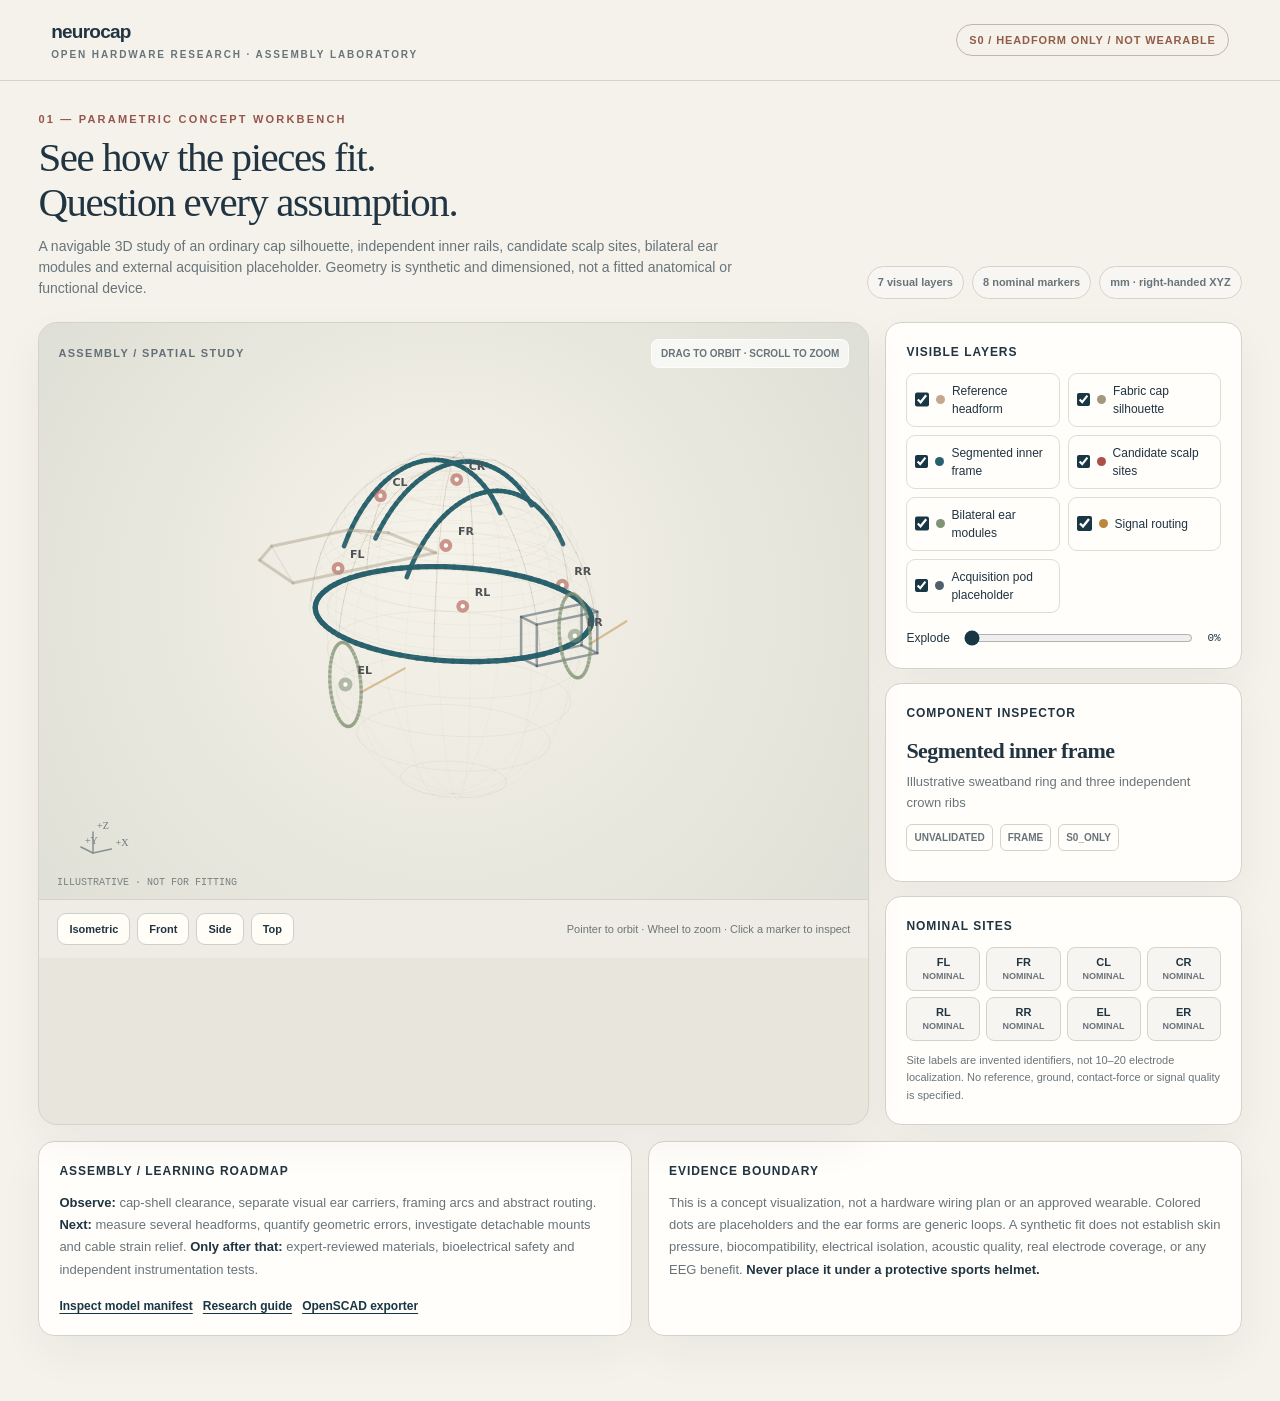
==== cad/neurocap/index.html @ 63472033 "feat(ui): offline-dependency-free interactive 3D NeuroCap assembly inspector" ====
<!doctype html>
<html lang="en">
<head>
<meta charset="utf-8">
<meta name="viewport" content="width=device-width,initial-scale=1">
<title>NeuroCap | Assembly Laboratory</title>
<style>
:root{--paper:#f5f2eb;--ink:#203441;--muted:#68747a;--line:#d7d2c8;--white:#fffefb;--navy:#193644;--maroon:#96564c;--tan:#bca88a;--shadow:0 18px 44px #1c30400d}
*{box-sizing:border-box}body{margin:0;background:var(--paper);color:var(--ink);font-family:Inter,ui-sans-serif,-apple-system,BlinkMacSystemFont,"Segoe UI",sans-serif;line-height:1.5}button,input{font:inherit}
header{display:flex;align-items:center;justify-content:space-between;border-bottom:1px solid var(--line);padding:18px clamp(18px,4vw,64px);gap:20px;flex-wrap:wrap}
.brand{font-weight:760;letter-spacing:-.04em;font-size:19px}.brand small{font-size:10px;letter-spacing:.19em;text-transform:uppercase;display:block;font-weight:550;color:var(--muted)}
.status{font-size:11px;letter-spacing:.08em;font-weight:720;border:1px solid #c4b5aa;border-radius:99px;padding:7px 12px;color:#935c47}
main{max-width:1510px;margin:auto;padding:30px clamp(16px,3vw,48px) 65px}
.intro{display:flex;justify-content:space-between;gap:30px;align-items:flex-end;margin-bottom:23px}.eyebrow{font-size:11px;font-weight:770;letter-spacing:.2em;color:var(--maroon);text-transform:uppercase;margin:0 0 8px}
h1{font-family:Georgia,"Times New Roman",serif;font-size:clamp(29px,3.2vw,49px);line-height:1.11;letter-spacing:-.035em;font-weight:500;margin:0 0 10px}p{margin:0}.intro p:not(.eyebrow){color:var(--muted);max-width:730px;font-size:14px}
.labels{display:flex;gap:8px;flex-wrap:wrap}.chip{border:1px solid var(--line);padding:7px 10px;border-radius:99px;font-size:11px;font-weight:650;color:var(--muted);white-space:nowrap;background:#ffffff50}
.layout{display:grid;grid-template-columns:minmax(0,1.68fr) minmax(280px,.72fr);gap:16px}.stage{background:#e7e5dc;border:1px solid var(--line);border-radius:19px;overflow:hidden;position:relative;box-shadow:var(--shadow)}
.stagebar{position:absolute;z-index:2;left:19px;top:16px;right:19px;display:flex;justify-content:space-between;align-items:center;gap:12px;pointer-events:none}.stagebar span{font-size:11px;letter-spacing:.12em;font-weight:800;color:#647078;text-transform:uppercase}.stagebar strong{font-size:10px;background:#ffffffae;border:1px solid #ffffffba;border-radius:8px;padding:6px 9px;font-weight:700;color:#68747a}
canvas{display:block;width:100%;height:min(64vh,610px);min-height:385px;touch-action:none;cursor:grab}canvas:active{cursor:grabbing}
.footbar{border-top:1px solid #d5d4cb;display:flex;align-items:center;justify-content:space-between;gap:10px;flex-wrap:wrap;padding:13px 18px;background:#f4f2eb7d}
.buttons{display:flex;gap:7px;flex-wrap:wrap}button{border:1px solid #cbd0ca;border-radius:9px;padding:7px 11px;background:#fffdf6;color:var(--ink);font-size:11px;font-weight:700;cursor:pointer}button:hover,button:focus-visible{border-color:var(--navy);background:#fff}
.helper{font-size:11px;color:#6d7775}.panel{display:flex;flex-direction:column;gap:14px}
section.card{padding:20px;background:var(--white);border-radius:16px;border:1px solid var(--line);box-shadow:var(--shadow)}
h2{margin:0 0 12px;font-size:12px;letter-spacing:.08em;text-transform:uppercase;font-weight:820}h3{font-size:22px;font-weight:600;letter-spacing:-.025em;margin:0 0 5px;font-family:Georgia,serif}.desc{font-size:13px;line-height:1.6;color:var(--muted)}.partlist{display:grid;grid-template-columns:1fr 1fr;gap:8px}
.part{display:flex;align-items:center;gap:7px;font-size:12px;color:var(--ink);border:1px solid #e0ddd5;border-radius:9px;padding:8px;cursor:pointer}
.part input{accent-color:var(--navy);width:15px;height:15px;margin:0}.dot{width:9px;height:9px;border-radius:50%;display:inline-block;flex:0 0 auto}
.component-meta{display:flex;gap:7px;flex-wrap:wrap;margin:10px 0}.micro{font-size:10px;border:1px solid var(--line);padding:5px 7px;border-radius:6px;color:var(--muted);font-weight:680}
.slider{display:flex;gap:12px;align-items:center;margin-top:15px;font-size:12px}.slider input{width:100%;accent-color:var(--navy)}
.sites{display:grid;grid-template-columns:repeat(4,minmax(0,1fr));gap:6px}.site{border:1px solid var(--line);border-radius:8px;padding:6px;text-align:center;font-size:11px;font-weight:730;background:#f7f5f1}.site small{display:block;font-size:9px;color:var(--muted);font-weight:550}
.lower{display:grid;grid-template-columns:1fr 1fr;gap:16px;margin-top:16px}.lower .card{min-height:175px}.notes{font-size:13px;color:var(--muted);line-height:1.7}.notes strong{color:var(--ink)}.links{display:flex;gap:10px;flex-wrap:wrap;margin-top:16px}.links a{color:var(--navy);text-underline-offset:3px;font-size:12px;font-weight:700}
.error{color:#9e3636;background:#fff1ea;padding:12px;border-radius:10px;font-size:12px;display:none;margin:10px}.mono{font-family:ui-monospace,SFMono-Regular,Consolas,monospace;font-size:11px}
@media(max-width:900px){.layout{grid-template-columns:1fr}.panel{display:grid;grid-template-columns:1fr 1fr}.intro{flex-direction:column;align-items:flex-start}.lower{grid-template-columns:1fr}}
@media(max-width:620px){header{padding:14px 17px}main{padding:25px 12px 45px}.panel{grid-template-columns:1fr}.partlist{grid-template-columns:1fr 1fr}canvas{height:440px;min-height:340px}.sites{grid-template-columns:repeat(4,1fr)}}
</style>
</head>
<body>
<header><div class="brand">neurocap <small>Open hardware research · Assembly laboratory</small></div><span class="status">S0 / HEADFORM ONLY / NOT WEARABLE</span></header>
<main>
<div class="intro">
  <div><p class="eyebrow">01 — Parametric concept workbench</p><h1>See how the pieces fit.<br>Question every assumption.</h1>
  <p>A navigable 3D study of an ordinary cap silhouette, independent inner rails, candidate scalp sites, bilateral ear modules and external acquisition placeholder. Geometry is synthetic and dimensioned, not a fitted anatomical or functional device.</p></div>
  <div class="labels"><span class="chip">7 visual layers</span><span class="chip">8 nominal markers</span><span class="chip">mm · right-handed XYZ</span></div>
</div>
<div class="layout">
  <div class="stage">
    <div class="stagebar"><span>Assembly / spatial study</span><strong>DRAG TO ORBIT · SCROLL TO ZOOM</strong></div>
    <canvas id="view" aria-label="Rotatable schematic three-dimensional cap and ear assembly with nominal marker positions"></canvas>
    <div class="error" role="alert" id="error"></div>
    <div class="footbar">
      <div class="buttons"><button data-view="iso">Isometric</button><button data-view="front">Front</button><button data-view="side">Side</button><button data-view="top">Top</button></div>
      <span class="helper">Pointer to orbit · Wheel to zoom · Click a marker to inspect</span>
    </div>
  </div>
  <aside class="panel">
    <section class="card"><h2>Visible layers</h2><div id="parts" class="partlist"></div>
      <div class="slider"><span style="white-space:nowrap">Explode</span><input id="explode" type="range" min="0" max="100" value="0" aria-label="Exploded assembly distance"><span id="explodeValue" class="mono">0%</span></div>
    </section>
    <section class="card"><h2>Component inspector</h2><h3 id="selected">Assembly overview</h3><p class="desc" id="description">Select a layer or marker to inspect its purpose, limitations and upstream dimension manifest.</p><div id="meta" class="component-meta"><span class="micro">S0 synthetic only</span></div></section>
    <section class="card"><h2>Nominal sites</h2><div class="sites" id="sites"></div><p class="desc" style="margin-top:11px;font-size:11px">Site labels are invented identifiers, not 10–20 electrode localization. No reference, ground, contact-force or signal quality is specified.</p></section>
  </aside>
</div>
<div class="lower">
  <section class="card"><h2>Assembly / learning roadmap</h2><p class="notes"><strong>Observe:</strong> cap-shell clearance, separate visual ear carriers, framing arcs and abstract routing. <strong>Next:</strong> measure several headforms, quantify geometric errors, investigate detachable mounts and cable strain relief. <strong>Only after that:</strong> expert-reviewed materials, bioelectrical safety and independent instrumentation tests.</p><div class="links"><a href="manifest.json">Inspect model manifest</a><a href="../../docs/neurocap-assembly-workbench-v1.md">Research guide</a><a href="build.py">OpenSCAD exporter</a></div></section>
  <section class="card"><h2>Evidence boundary</h2><p class="notes">This is a concept visualization, not a hardware wiring plan or an approved wearable. Colored dots are placeholders and the ear forms are generic loops. A synthetic fit does not establish skin pressure, biocompatibility, electrical isolation, acoustic quality, real electrode coverage, or any EEG benefit. <strong>Never place it under a protective sports helmet.</strong></p></section>
</div>
</main>
<script>
"use strict";
const canvas=document.getElementById("view"), ctx=canvas.getContext("2d");
const colors={headform:"#c4a78f",cap:"#a39780",frame:"#28606c",scalp:"#aa5046",ears:"#819275",routing:"#bd863e",pod:"#505f6d"};
const state={data:null,yaw:0.58,pitch:0.33,zoom:1.02,explode:0,selected:"frame",drag:null,hot:[],visible:{}};
const byId=id=>document.getElementById(id);
const rad=d=>d*Math.PI/180, range=(n,fn)=>Array.from({length:n},(_,i)=>fn(i));
const addLine=(shapes,part,a,b,width=1,opacity=1)=>shapes.push({type:"line",part,a,b,width,opacity});
const addPoint=(shapes,part,p,label,size=5)=>shapes.push({type:"point",part,p,label,size});
function surface(g,polar,az){const t=rad(polar),p=rad(az),r=g.radii_mm;return [r[0]*Math.sin(t)*Math.cos(p),r[1]*Math.sin(t)*Math.sin(p),r[2]*Math.cos(t)];}
function fromShape(g,side){return [side*g.ear_center_x_mm,g.ear_center_y_mm,g.ear_center_z_mm];}
function scene(data){
 const g=data.geometry,r=g.radii_mm, shapes=[];
 // Thin latitude/longitude meridians make the reference transparent.
 for(let z=-0.91;z<=0.91;z+=0.26){const t=Math.acos(z);range(60,i=>{let a=2*Math.PI*i/60,b=2*Math.PI*(i+1)/60;addLine(shapes,"headform",[r[0]*Math.sin(t)*Math.cos(a),r[1]*Math.sin(t)*Math.sin(a),r[2]*z],[r[0]*Math.sin(t)*Math.cos(b),r[1]*Math.sin(t)*Math.sin(b),r[2]*z],.8,.26);});}
 range(12,i=>{let a=2*Math.PI*i/12;range(30,j=>{let t=Math.PI*j/30,u=Math.PI*(j+1)/30;addLine(shapes,"headform",[r[0]*Math.sin(t)*Math.cos(a),r[1]*Math.sin(t)*Math.sin(a),r[2]*Math.cos(t)],[r[0]*Math.sin(u)*Math.cos(a),r[1]*Math.sin(u)*Math.sin(a),r[2]*Math.cos(u)],.7,.19);});});
 // Crown shell is wireframed; opacity is intentionally NOT simulated material.
 let cosLimit=g.band_z_mm/(r[2]+g.cap_shell_gap_mm);
 range(13,i=>{let z=cosLimit+(1-cosLimit)*i/13,t=Math.acos(z),u=Math.acos(cosLimit+(1-cosLimit)*(i+1)/13);range(72,j=>{let a=2*Math.PI*j/72,b=2*Math.PI*(j+1)/72,R=[r[0]+g.cap_shell_gap_mm,r[1]+g.cap_shell_gap_mm,r[2]+g.cap_shell_gap_mm];addLine(shapes,"cap",[R[0]*Math.sin(t)*Math.cos(a),R[1]*Math.sin(t)*Math.sin(a),R[2]*z],[R[0]*Math.sin(t)*Math.cos(b),R[1]*Math.sin(t)*Math.sin(b),R[2]*z],.75,.15);if(j%9===0)addLine(shapes,"cap",[R[0]*Math.sin(t)*Math.cos(a),R[1]*Math.sin(t)*Math.sin(a),R[2]*z],[R[0]*Math.sin(u)*Math.cos(a),R[1]*Math.sin(u)*Math.sin(a),R[2]*Math.cos(u)],1,.5);});});
 const yFront=r[1]+g.cap_shell_gap_mm+2,zBrim=g.band_z_mm+1.5,W=g.brim_width_mm/2,L=g.brim_length_mm;
 const brim=[[-W*.82,yFront,zBrim],[W*.82,yFront,zBrim],[W*.74,yFront+L*.74,zBrim+1],[W*.44,yFront+L,zBrim+2],[-W*.44,yFront+L,zBrim+2],[-W*.74,yFront+L*.74,zBrim+1]];
 brim.forEach((p,i)=>addLine(shapes,"cap",p,brim[(i+1)%brim.length],3,.75));
 for(const s of [-1,1])addLine(shapes,"cap",[s*W*.82,yFront,zBrim],[s*W*.44,yFront+L,zBrim+2],1.1,.35);
 // Lower perimeter and three independent cross-cap conceptual ribs.
 let k=Math.sqrt(1-Math.pow(g.band_z_mm/r[2],2));
 range(96,i=>{let a=2*Math.PI*i/96,b=2*Math.PI*(i+1)/96;addLine(shapes,"frame",[(k*r[0]+g.band_offset_mm)*Math.cos(a),(k*r[1]+g.band_offset_mm)*Math.sin(a),g.band_z_mm],[(k*r[0]+g.band_offset_mm)*Math.cos(b),(k*r[1]+g.band_offset_mm)*Math.sin(b),g.band_z_mm],3.4,.98);});
 for(const y of g.rib_y_mm){range(38,i=>{let x=-g.rib_half_span_mm+2*g.rib_half_span_mm*i/38,X=-g.rib_half_span_mm+2*g.rib_half_span_mm*(i+1)/38;let z=v=>r[2]*Math.sqrt(Math.max(0,1-(v/r[0])**2-(y/r[1])**2))+g.band_offset_mm;addLine(shapes,"frame",[x,y,z(x)],[X,y,z(X)],3,.95);});}
 for(const site of data.scalp_sites)addPoint(shapes,"scalp",surface(g,site.polar_deg,site.azimuth_deg),site.id,6.4);
 for(const site of data.ear_sites){const s=site.side,c=fromShape(g,s);range(50,i=>{let a=2*Math.PI*i/50,b=2*Math.PI*(i+1)/50;addLine(shapes,"ears",[c[0],c[1]+g.ear_y_radius_mm*Math.cos(a),c[2]+g.ear_z_radius_mm*Math.sin(a)],[c[0],c[1]+g.ear_y_radius_mm*Math.cos(b),c[2]+g.ear_z_radius_mm*Math.sin(b)],3.5,.92);});addPoint(shapes,"ears",c,site.id,7);addLine(shapes,"routing",[c[0],c[1]-g.ear_y_radius_mm,c[2]],[s*(r[0]+g.band_offset_mm),-r[1]*.8,g.band_z_mm],2.1,.85);}
 const c=g.pod_center_mm,sz=g.pod_size_mm,verts=[];
 for(let sx of [-1,1])for(let sy of [-1,1])for(let sz0 of [-1,1])verts.push([c[0]+sx*sz[0]/2,c[1]+sy*sz[1]/2,c[2]+sz0*sz[2]/2]);
 verts.forEach((v,i)=>verts.forEach((u,j)=>{if(j>i&&v.filter((n,k)=>Math.abs(n-u[k])>.01).length===1)addLine(shapes,"pod",v,u,2.5,1);}));
 return shapes;
}
function lifted(part,p){
 const e=state.explode;
 if(part==="cap")return[p[0],p[1],p[2]+37*e];
 if(part==="frame")return[p[0],p[1],p[2]+12*e];
 if(part==="scalp")return[p[0]*(1+.12*e),p[1]*(1+.12*e),p[2]+15*e];
 if(part==="ears")return[p[0]+(p[0]>0?1:-1)*35*e,p[1],p[2]-9*e];
 if(part==="routing")return[p[0]+(p[0]>0?1:-1)*13*e,p[1]-10*e,p[2]];
 if(part==="pod")return[p[0],p[1]-48*e,p[2]];
 return p;
}
function rotate(p){
 let cy=Math.cos(state.yaw),sy=Math.sin(state.yaw),cp=Math.cos(state.pitch),sp=Math.sin(state.pitch);
 let x=p[0]*cy-p[1]*sy,y=p[0]*sy+p[1]*cy,z=p[2];
 return [x, z*cp+y*sp, y*cp-z*sp];
}
function project(p,w,h,scale){let a=rotate(p);return {x:w/2+a[0]*scale,y:h*.54-a[1]*scale,depth:a[2]};}
function draw(){
 const d=state.data;if(!d)return;
 const box=canvas.getBoundingClientRect(),dpr=Math.min(window.devicePixelRatio||1,2),w=Math.max(320,box.width),h=Math.max(340,box.height);
 if(canvas.width!==Math.round(w*dpr)||canvas.height!==Math.round(h*dpr)){canvas.width=Math.round(w*dpr);canvas.height=Math.round(h*dpr);}
 ctx.setTransform(dpr,0,0,dpr,0,0);ctx.clearRect(0,0,w,h);
 const grad=ctx.createRadialGradient(w*.48,h*.39,20,w*.5,h*.55,w*.65);grad.addColorStop(0,"#f5f2e9");grad.addColorStop(1,"#ddded5");ctx.fillStyle=grad;ctx.fillRect(0,0,w,h);
 const scale=Math.min(w/400,h/390)*state.zoom;
 const shapes=scene(d).filter(s=>state.visible[s.part]);
 const items=shapes.map(s=>{const a=project(lifted(s.part,s.a||s.p),w,h,scale),b=s.b?project(lifted(s.part,s.b),w,h,scale):null;return {...s,A:a,B:b,depth:(a.depth+(b?b.depth:a.depth))/2};}).sort((a,b)=>a.depth-b.depth);
 const selected=state.selected;state.hot=[];
 for(const s of items){const focus=s.part===selected,alpha=s.opacity===undefined?1:s.opacity;ctx.strokeStyle=colors[s.part];ctx.fillStyle=colors[s.part];ctx.globalAlpha=alpha*(selected&&!focus?.57:1);
 if(s.type==="line"){ctx.beginPath();ctx.lineCap="round";ctx.lineWidth=s.width*(focus?1.55:1);ctx.moveTo(s.A.x,s.A.y);ctx.lineTo(s.B.x,s.B.y);ctx.stroke();}
 else{ctx.beginPath();ctx.arc(s.A.x,s.A.y,s.size*(focus?1.35:1),0,2*Math.PI);ctx.fill();ctx.globalAlpha=1;ctx.fillStyle="#fffdf9";ctx.beginPath();ctx.arc(s.A.x,s.A.y,2.2,0,2*Math.PI);ctx.fill();ctx.font="700 11px ui-sans-serif,system-ui";ctx.fillStyle="#4c5254";ctx.fillText(s.label,s.A.x+12,s.A.y-10);state.hot.push(s);}
 }
 ctx.globalAlpha=1;
 // Reference axes in an uncluttered corner; pure geometry semantics.
 const axes=[[26,0,0,"+X"],[0,26,0,"+Y"],[0,0,26,"+Z"]],origin=project([0,0,0],115,h-90,0.85);
 for(const [x,y,z,label] of axes){let a=rotate([x,y,z]);ctx.strokeStyle="#879091";ctx.lineWidth=1.5;ctx.beginPath();ctx.moveTo(54,h-46);ctx.lineTo(54+a[0]*.85,h-46-a[1]*.85);ctx.stroke();ctx.font="10px ui-sans-serif";ctx.fillStyle="#697579";ctx.fillText(label,58+a[0]*.85,h-49-a[1]*.85);}
 ctx.font="10px ui-monospace,monospace";ctx.fillStyle="#79827f";ctx.fillText("ILLUSTRATIVE · NOT FOR FITTING",18,h-14);
}
function selectPart(id){state.selected=id;const part=state.data.components.find(p=>p.id===id);byId("selected").textContent=part?part.title:id;byId("description").textContent=part?part.purpose:"Nominal marker for spatial discussion only. No measured electrode location or validated signal.";byId("meta").innerHTML="";for(const val of ["UNVALIDATED",id.toUpperCase(),part?part.qualification:"NOMINAL"]){let span=document.createElement("span");span.className="micro";span.textContent=val;byId("meta").appendChild(span);}draw();}
function initialize(d){
 if(d.status!=="UNVALIDATED_NONWEARABLE_CONCEPT"||d.origin!=="SYNTHETIC_NONHUMAN_HEADFORM"){throw new Error("Manifest must remain an unvalidated synthetic headform study");}
 state.data=d;
 const list=byId("parts"),sites=byId("sites");
 for(const item of d.components){state.visible[item.id]=true;const label=document.createElement("label");label.className="part";const input=document.createElement("input");input.type="checkbox";input.checked=true;input.addEventListener("change",()=>{state.visible[item.id]=input.checked;draw();});const dot=document.createElement("i");dot.className="dot";dot.style.background=colors[item.id];const name=document.createElement("span");name.textContent=item.title;name.style.cursor="pointer";name.addEventListener("click",e=>{e.preventDefault();selectPart(item.id);});label.append(input,dot,name);list.appendChild(label);}
 for(const site of [...d.scalp_sites,...d.ear_sites]){let node=document.createElement("div");node.className="site";let title=document.createElement("span");title.textContent=site.id;let sub=document.createElement("small");sub.textContent=site.status;node.append(title,sub);sites.appendChild(node);}
 selectPart("frame");
}
canvas.addEventListener("pointerdown",e=>{canvas.setPointerCapture(e.pointerId);state.drag={x:e.clientX,y:e.clientY,moved:false};});
canvas.addEventListener("pointermove",e=>{if(!state.drag)return;let dx=e.clientX-state.drag.x,dy=e.clientY-state.drag.y;state.drag.x=e.clientX;state.drag.y=e.clientY;if(Math.abs(dx)+Math.abs(dy)>1)state.drag.moved=true;state.yaw+=dx*.009;state.pitch=Math.max(-1.3,Math.min(1.42,state.pitch+dy*.009));draw();});
canvas.addEventListener("pointerup",e=>{if(!state.drag)return;let moved=state.drag.moved;state.drag=null;if(!moved){const box=canvas.getBoundingClientRect();let x=e.clientX-box.left,y=e.clientY-box.top;let near=state.hot.map(s=>({s,dist:Math.hypot(s.A.x-x,s.A.y-y)})).sort((a,b)=>a.dist-b.dist)[0];if(near&&near.dist<24)selectPart(near.s.part);}});
canvas.addEventListener("wheel",e=>{e.preventDefault();state.zoom=Math.max(.55,Math.min(2.6,state.zoom*Math.exp(-e.deltaY*.0009)));draw();},{passive:false});
byId("explode").addEventListener("input",e=>{state.explode=Number(e.target.value)/100;byId("explodeValue").textContent=e.target.value+"%";draw();});
for(const button of document.querySelectorAll("[data-view]"))button.addEventListener("click",()=>{const preset={iso:[.58,.33],front:[0,0],side:[Math.PI/2,0],top:[0,Math.PI/2-0.01]}[button.dataset.view];state.yaw=preset[0];state.pitch=preset[1];draw();});
window.addEventListener("resize",draw);
fetch("manifest.json").then(r=>{if(!r.ok)throw new Error("HTTP "+r.status);return r.json();}).then(initialize).catch(e=>{byId("error").style.display="block";byId("error").textContent="Could not load manifest.json: "+e.message+". Start a local server here with: python -m http.server 8766, then visit http://localhost:8766/";});
</script>
</body>
</html>
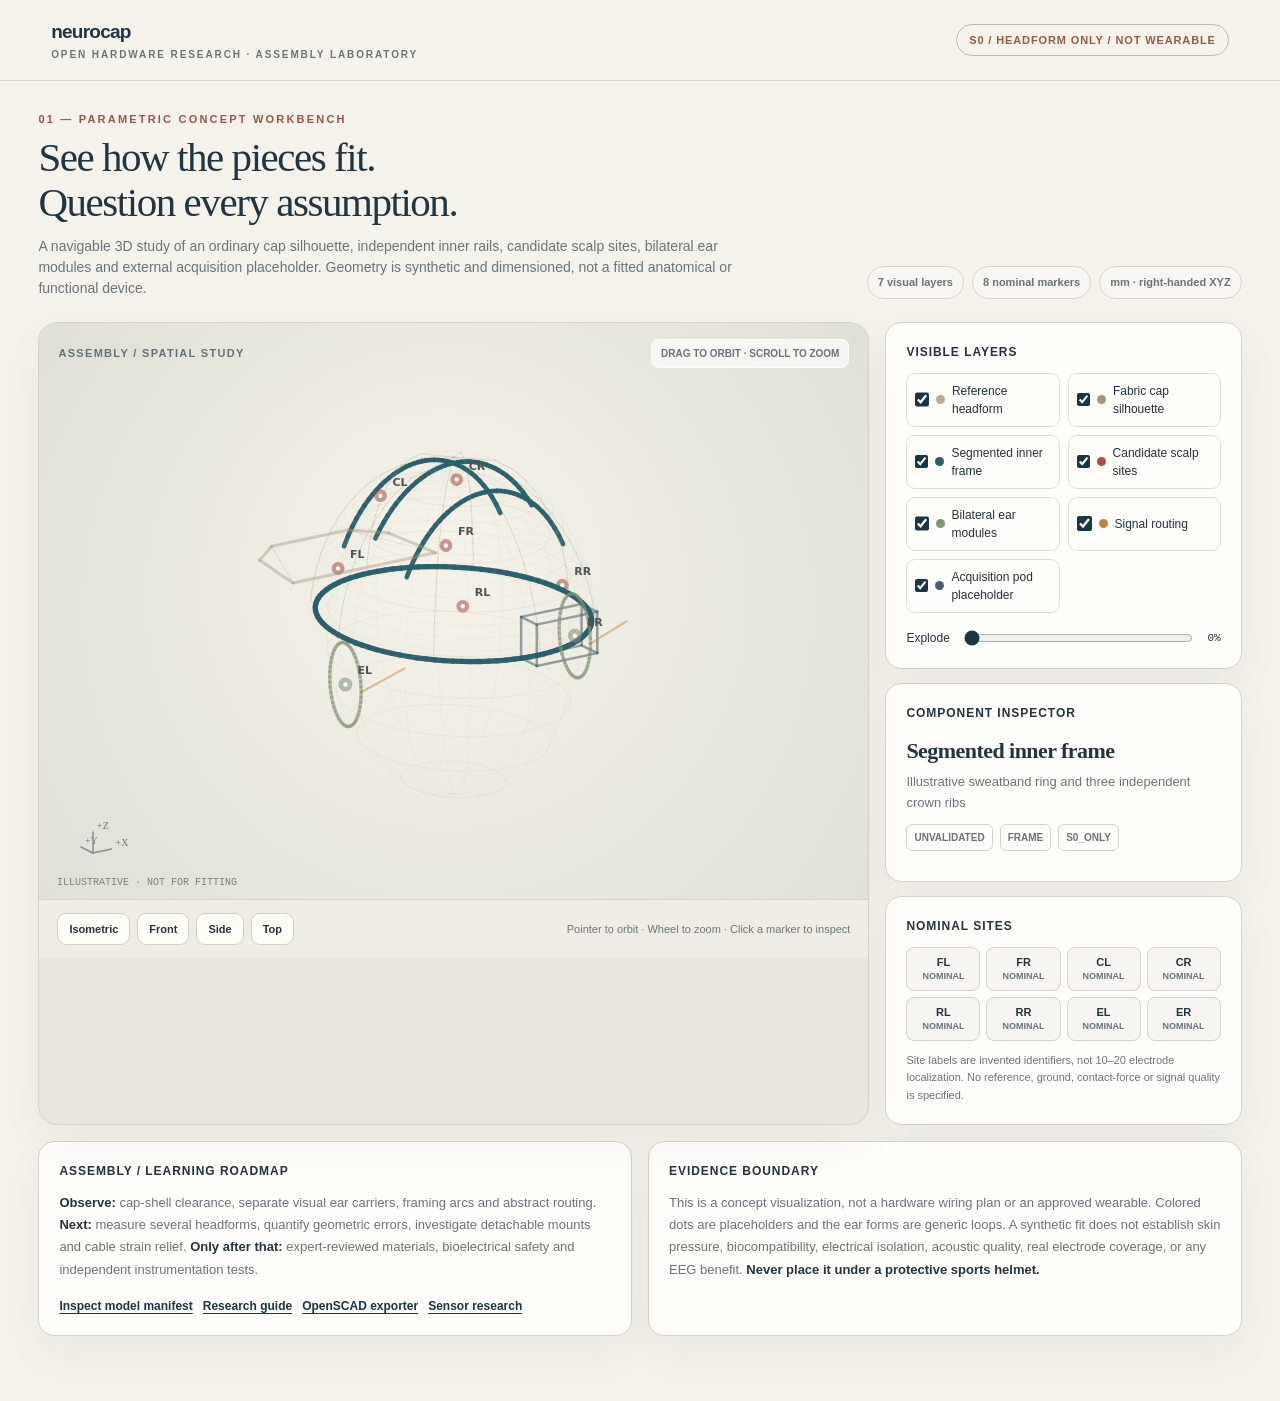
==== commit 0a0cf264: "docs(ui): connect NeuroCap assembly with task-specific sensor research" ====
--- a/cad/neurocap/index.html
+++ b/cad/neurocap/index.html
@@ -60,7 +60,7 @@
   </aside>
 </div>
 <div class="lower">
-  <section class="card"><h2>Assembly / learning roadmap</h2><p class="notes"><strong>Observe:</strong> cap-shell clearance, separate visual ear carriers, framing arcs and abstract routing. <strong>Next:</strong> measure several headforms, quantify geometric errors, investigate detachable mounts and cable strain relief. <strong>Only after that:</strong> expert-reviewed materials, bioelectrical safety and independent instrumentation tests.</p><div class="links"><a href="manifest.json">Inspect model manifest</a><a href="../../docs/neurocap-assembly-workbench-v1.md">Research guide</a><a href="build.py">OpenSCAD exporter</a></div></section>
+  <section class="card"><h2>Assembly / learning roadmap</h2><p class="notes"><strong>Observe:</strong> cap-shell clearance, separate visual ear carriers, framing arcs and abstract routing. <strong>Next:</strong> measure several headforms, quantify geometric errors, investigate detachable mounts and cable strain relief. <strong>Only after that:</strong> expert-reviewed materials, bioelectrical safety and independent instrumentation tests.</p><div class="links"><a href="manifest.json">Inspect model manifest</a><a href="../../docs/neurocap-assembly-workbench-v1.md">Research guide</a><a href="build.py">OpenSCAD exporter</a><a href="../../docs/neurocap-sensor-layout-research-v1.md">Sensor research</a></div></section>
   <section class="card"><h2>Evidence boundary</h2><p class="notes">This is a concept visualization, not a hardware wiring plan or an approved wearable. Colored dots are placeholders and the ear forms are generic loops. A synthetic fit does not establish skin pressure, biocompatibility, electrical isolation, acoustic quality, real electrode coverage, or any EEG benefit. <strong>Never place it under a protective sports helmet.</strong></p></section>
 </div>
 </main>
